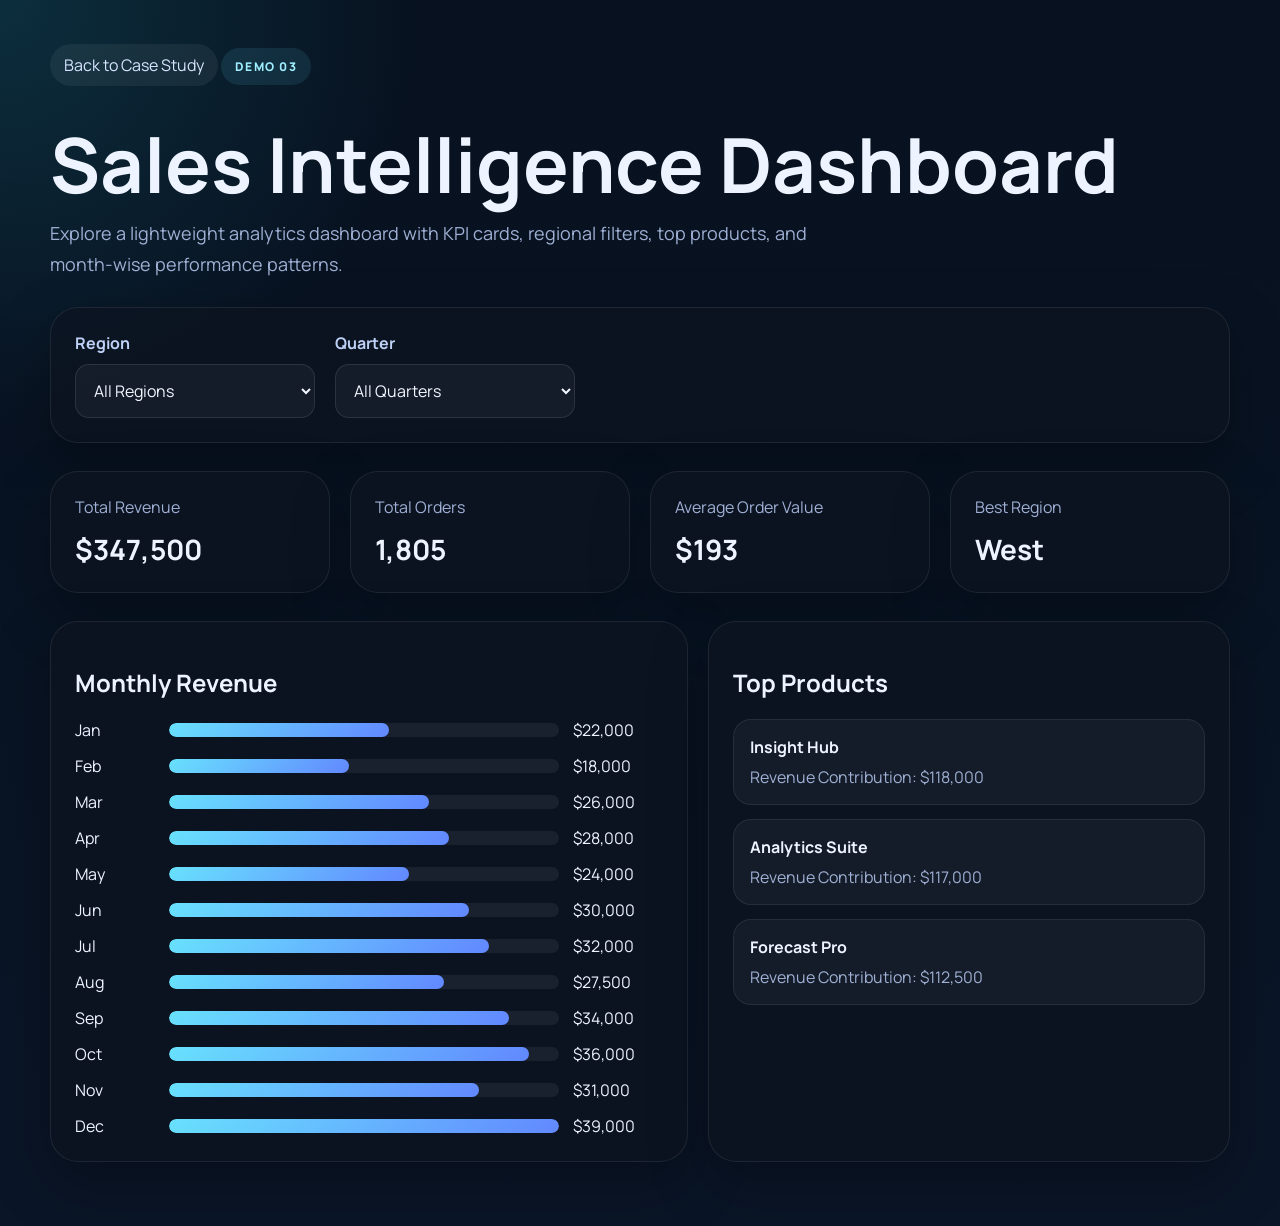
==== demos/sales-intelligence-dashboard/index.html @ c15d4957 "Initial portfolio site" ====
<!DOCTYPE html>
<html lang="en">
<head>
  <meta charset="UTF-8">
  <meta name="viewport" content="width=device-width, initial-scale=1.0">
  <title>Sales Intelligence Dashboard Demo</title>
  <link rel="preconnect" href="https://fonts.googleapis.com">
  <link rel="preconnect" href="https://fonts.gstatic.com" crossorigin>
  <link href="https://fonts.googleapis.com/css2?family=Manrope:wght@400;500;600;700;800&display=swap" rel="stylesheet">
  <link rel="stylesheet" href="./style.css">
</head>
<body>
  <main class="shell">
    <section class="hero">
      <a class="back-link" href="../../projects/sales-intelligence-dashboard.html">Back to Case Study</a>
      <p class="eyebrow">Demo 03</p>
      <h1>Sales Intelligence Dashboard</h1>
      <p class="lead">
        Explore a lightweight analytics dashboard with KPI cards, regional filters, top products, and month-wise performance patterns.
      </p>
    </section>

    <section class="toolbar panel">
      <div>
        <label for="region">Region</label>
        <select id="region">
          <option value="all">All Regions</option>
          <option value="north">North</option>
          <option value="south">South</option>
          <option value="west">West</option>
        </select>
      </div>
      <div>
        <label for="quarter">Quarter</label>
        <select id="quarter">
          <option value="all">All Quarters</option>
          <option value="q1">Q1</option>
          <option value="q2">Q2</option>
          <option value="q3">Q3</option>
          <option value="q4">Q4</option>
        </select>
      </div>
    </section>

    <section class="metrics">
      <article class="metric-card panel">
        <span>Total Revenue</span>
        <strong id="revenue">$0</strong>
      </article>
      <article class="metric-card panel">
        <span>Total Orders</span>
        <strong id="orders">0</strong>
      </article>
      <article class="metric-card panel">
        <span>Average Order Value</span>
        <strong id="aov">$0</strong>
      </article>
      <article class="metric-card panel">
        <span>Best Region</span>
        <strong id="best-region">-</strong>
      </article>
    </section>

    <section class="dashboard-grid">
      <div class="panel">
        <h2>Monthly Revenue</h2>
        <div id="bars" class="bars"></div>
      </div>
      <div class="panel">
        <h2>Top Products</h2>
        <div id="products" class="products"></div>
      </div>
    </section>
  </main>

  <script src="./script.js"></script>
</body>
</html>
---- demos/sales-intelligence-dashboard/style.css ----
* { box-sizing: border-box; }
body {
  margin: 0;
  font-family: "Manrope", sans-serif;
  color: #eef4ff;
  background:
    radial-gradient(circle at top left, rgba(39, 198, 217, 0.16), transparent 24%),
    linear-gradient(180deg, #07111f 0%, #0a1527 100%);
}
.shell {
  width: min(1180px, calc(100% - 32px));
  margin: 0 auto;
  padding: 36px 0 64px;
}
.back-link,
.eyebrow {
  display: inline-flex;
  border-radius: 999px;
  padding: 10px 14px;
  text-decoration: none;
}
.back-link {
  color: #d6e5ff;
  background: rgba(255,255,255,0.06);
  margin-bottom: 24px;
}
.eyebrow {
  background: rgba(104,225,253,0.1);
  color: #9feeff;
  font-size: 12px;
  font-weight: 800;
  letter-spacing: 0.12em;
  text-transform: uppercase;
}
h1 {
  font-size: clamp(42px, 7vw, 76px);
  line-height: 0.95;
  margin: 18px 0 12px;
}
.lead {
  max-width: 760px;
  color: #9fb0d4;
  font-size: 18px;
  line-height: 1.7;
}
.panel {
  padding: 24px;
  border-radius: 28px;
  background: rgba(13, 20, 33, 0.82);
  border: 1px solid rgba(255,255,255,0.08);
  box-shadow: 0 22px 60px rgba(0,0,0,0.28);
}
.toolbar,
.metrics,
.dashboard-grid {
  display: grid;
  gap: 20px;
  margin-top: 28px;
}
.toolbar {
  grid-template-columns: repeat(2, minmax(0, 240px));
}
.metrics {
  grid-template-columns: repeat(4, minmax(0, 1fr));
}
.dashboard-grid {
  grid-template-columns: 1.1fr 0.9fr;
}
label {
  display: block;
  color: #bed1f6;
  font-weight: 700;
  margin-bottom: 10px;
}
select {
  width: 100%;
  border: 1px solid rgba(255,255,255,0.1);
  background: rgba(255,255,255,0.04);
  color: #f2f6ff;
  border-radius: 14px;
  padding: 14px;
  font: inherit;
}
.metric-card span {
  display: block;
  color: #9fb0d4;
  margin-bottom: 12px;
}
.metric-card strong {
  font-size: 28px;
}
.bars {
  display: grid;
  gap: 14px;
  margin-top: 20px;
}
.bar-row {
  display: grid;
  grid-template-columns: 80px 1fr 90px;
  gap: 14px;
  align-items: center;
}
.bar-track {
  height: 14px;
  border-radius: 999px;
  background: rgba(255,255,255,0.06);
  overflow: hidden;
}
.bar-fill {
  height: 100%;
  border-radius: inherit;
  background: linear-gradient(135deg, #68e1fd, #6288ff);
}
.products {
  display: grid;
  gap: 14px;
  margin-top: 20px;
}
.product-card {
  padding: 16px;
  border-radius: 18px;
  background: rgba(255,255,255,0.04);
  border: 1px solid rgba(255,255,255,0.08);
}
.product-card strong,
.product-card span {
  display: block;
}
.product-card span {
  margin-top: 8px;
  color: #9fb0d4;
}
@media (max-width: 900px) {
  .toolbar,
  .metrics,
  .dashboard-grid {
    grid-template-columns: 1fr;
  }
}
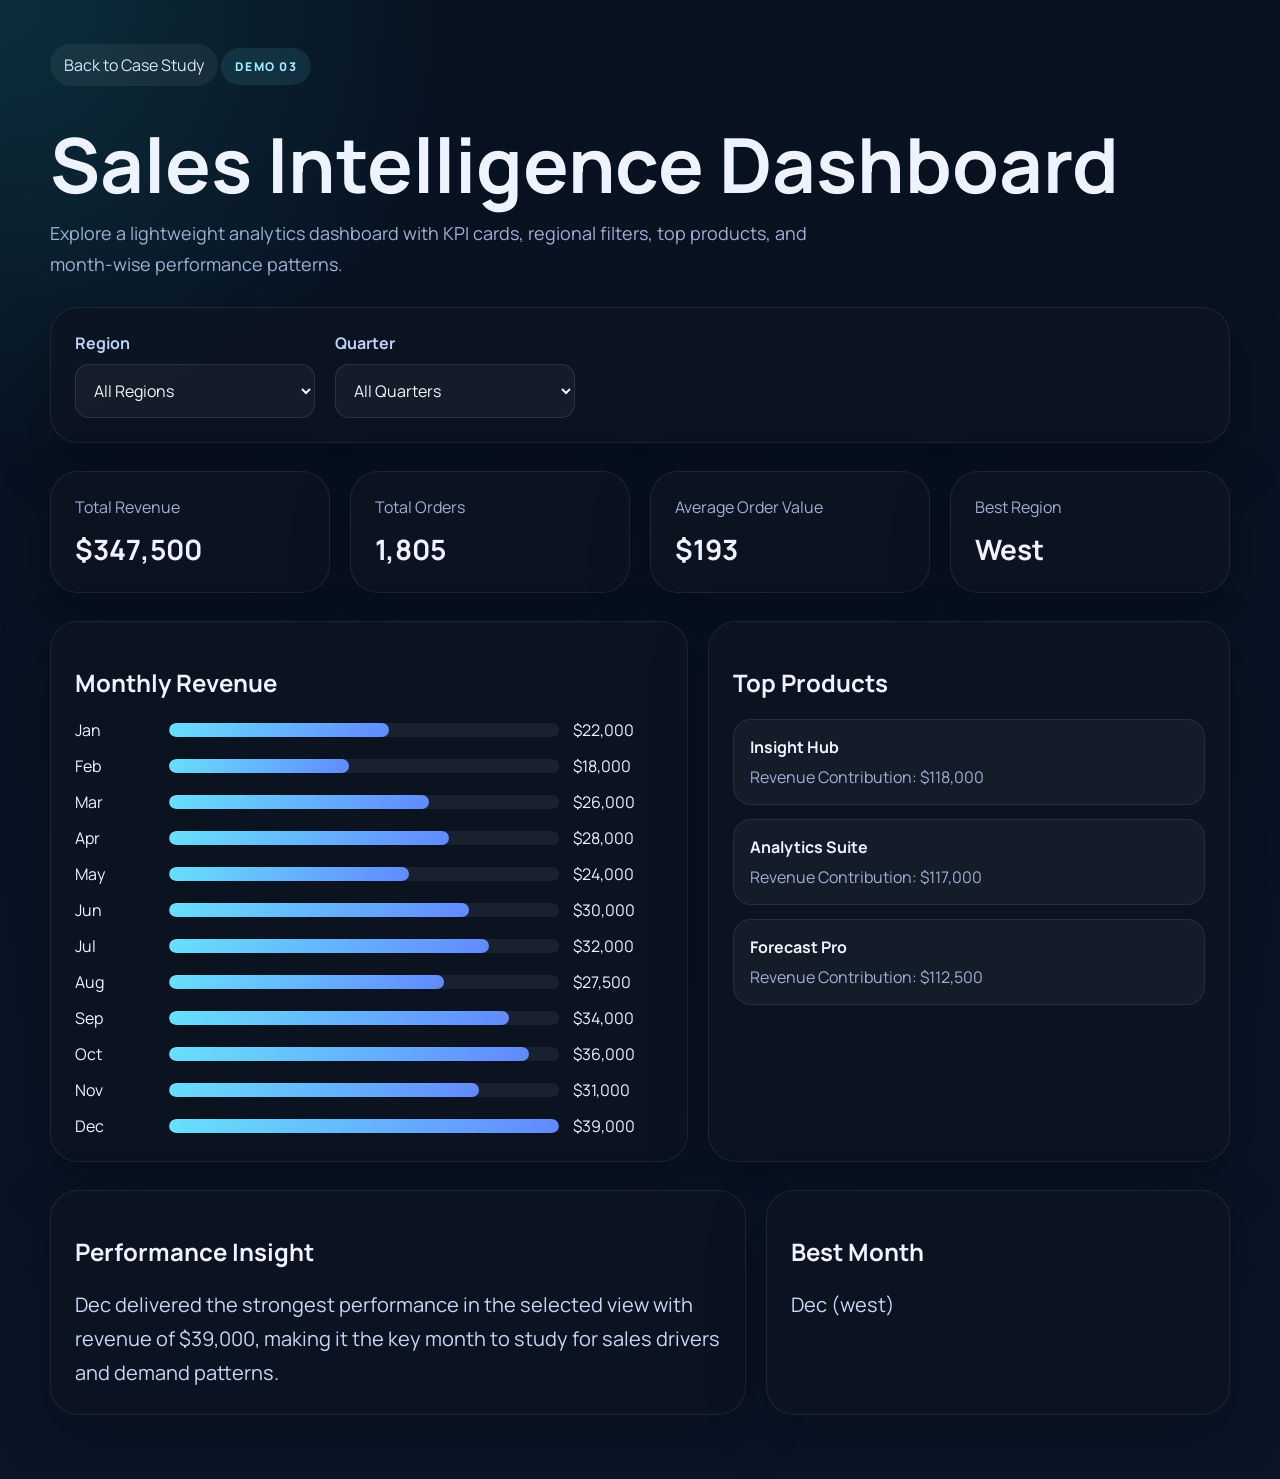
==== commit dd23ce7b: "Fix project card clicks and improve sales demo" ====
--- a/demos/sales-intelligence-dashboard/index.html
+++ b/demos/sales-intelligence-dashboard/index.html
@@ -71,6 +71,17 @@
         <div id="products" class="products"></div>
       </div>
     </section>
+
+    <section class="insights-grid">
+      <article class="panel insight-card">
+        <h2>Performance Insight</h2>
+        <p id="insight-copy">Select filters to view a quick business insight.</p>
+      </article>
+      <article class="panel insight-card">
+        <h2>Best Month</h2>
+        <p id="best-month">-</p>
+      </article>
+    </section>
   </main>
 
   <script src="./script.js"></script>
--- a/demos/sales-intelligence-dashboard/style.css
+++ b/demos/sales-intelligence-dashboard/style.css
@@ -52,7 +52,8 @@
 }
 .toolbar,
 .metrics,
-.dashboard-grid {
+.dashboard-grid,
+.insights-grid {
   display: grid;
   gap: 20px;
   margin-top: 28px;
@@ -65,6 +66,9 @@
 }
 .dashboard-grid {
   grid-template-columns: 1.1fr 0.9fr;
+}
+.insights-grid {
+  grid-template-columns: 1.2fr 0.8fr;
 }
 label {
   display: block;
@@ -130,10 +134,17 @@
   margin-top: 8px;
   color: #9fb0d4;
 }
+.insight-card p {
+  margin: 0;
+  color: #c7d8f6;
+  font-size: 20px;
+  line-height: 1.7;
+}
 @media (max-width: 900px) {
   .toolbar,
   .metrics,
-  .dashboard-grid {
+  .dashboard-grid,
+  .insights-grid {
     grid-template-columns: 1fr;
   }
 }
